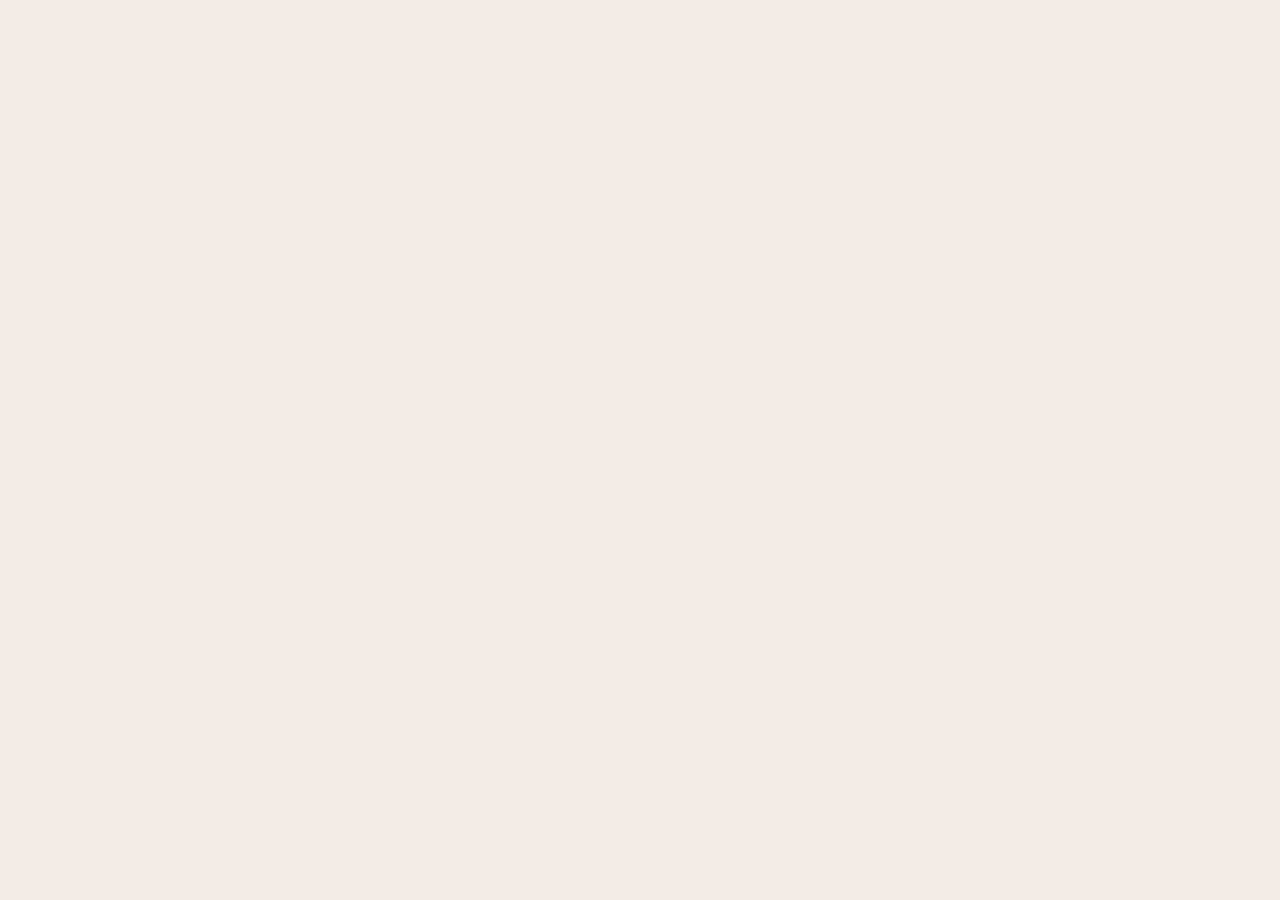
==== index.html @ 273b5f9d "Add files" ====
<!DOCTYPE html>
<html lang="en">
  <head>
    <meta charset="UTF-8" />
    <meta name="viewport" content="width=device-width, initial-scale=1.0" />
    <link rel="stylesheet" href="css/index.css" />
    <link rel="stylesheet" href="css/global.css" />
    <script src="js/index.js" defer></script>
    <title>LIVINE</title>
  </head>
  <body></body>
</html>
---- css/index.css ----
.catergorylist a {
  text-decoration: none;
  color: rgba(108, 32, 24, 1);
}
---- css/global.css ----
/* Grundlæggende css */
:root {
  background-color: rgba(242, 234, 229, 1);
}
@font-face {
  font-family: "Lato";
  src: url(../fonts/Lato-Regular.ttf);
}
@font-face {
  font-family: "Playfair";
  src: url(../fonts/Playfair_144pt-Regular.ttf);
}

h1,
h2 {
  font-family: "Playfair";
}
p,
h3 {
  font-family: "Lato";
}
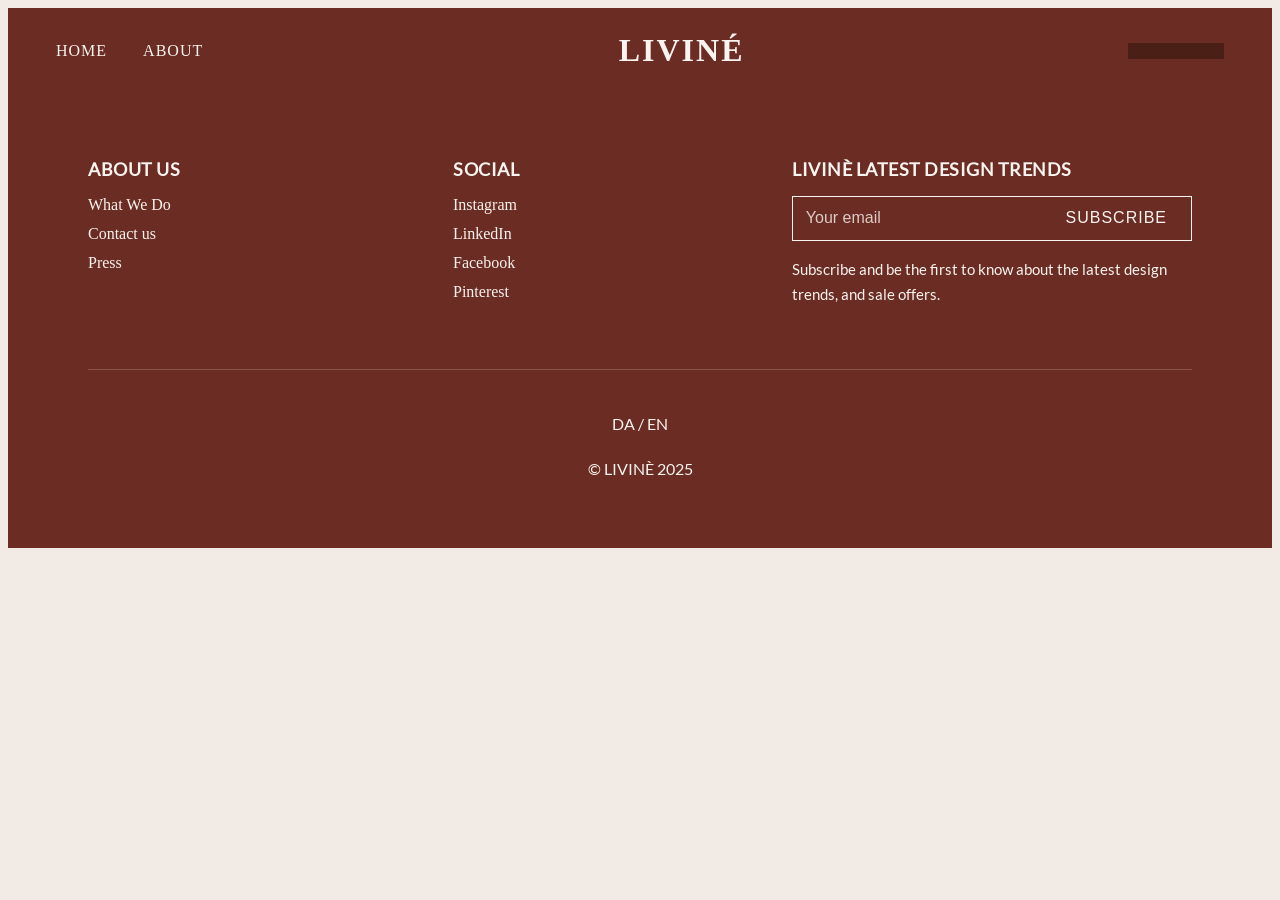
==== commit 7f867e19: "tilføjer header og footer" ====
--- a/index.html
+++ b/index.html
@@ -8,5 +8,60 @@
     <script src="js/index.js" defer></script>
     <title>LIVINE</title>
   </head>
-  <body></body>
+  <body>
+    <header class="header">
+      <nav class="nav-left">
+        <a href="#">HOME</a>
+        <a href="#">ABOUT</a>
+      </nav>
+
+      <div class="logo">LIVINÉ</div>
+
+      <div class="nav-right">
+        <a href="#"><i class="fas fa-search"></i></a>
+        <a href="#"><i class="fas fa-envelope"></i></a>
+        <a href="#"><i class="fas fa-shopping-bag"></i></a>
+      </div>
+    </header>
+
+    <footer class="footer">
+      <div class="footer-content">
+        <div class="footer-column">
+          <h3>ABOUT US</h3>
+          <ul>
+            <li><a href="#">What We Do</a></li>
+            <li><a href="#">Contact us</a></li>
+            <li><a href="#">Press</a></li>
+          </ul>
+        </div>
+
+        <div class="footer-column">
+          <h3>SOCIAL</h3>
+          <ul>
+            <li><a href="#">Instagram</a></li>
+            <li><a href="#">LinkedIn</a></li>
+            <li><a href="#">Facebook</a></li>
+            <li><a href="#">Pinterest</a></li>
+          </ul>
+        </div>
+
+        <div class="footer-column newsletter">
+          <h3>LIVINÈ LATEST DESIGN TRENDS</h3>
+          <form class="newsletter-form">
+            <input type="email" placeholder="Your email" required />
+            <button type="submit">SUBSCRIBE</button>
+          </form>
+          <p>Subscribe and be the first to know about the latest design trends, and sale offers.</p>
+        </div>
+      </div>
+
+      <div class="footer-bottom">
+        <p>DA / EN</p>
+        <p>© LIVINÈ 2025</p>
+      </div>
+    </footer>
+  </body>
 </html>
+
+  </body>
+</html>
--- a/css/global.css
+++ b/css/global.css
@@ -19,3 +19,174 @@
 h3 {
   font-family: "Lato";
 }
+
+/* header */
+header,
+footer {
+  margin: 0;
+
+  background-color: #6b2c23; /* baggrundsfarven */
+  color: #f9f4ef;
+}
+
+.header {
+  display: flex;
+  align-items: center;
+  justify-content: space-between;
+  background-color: #6b2c23;
+  padding: 1.5rem 3rem;
+}
+
+.nav-left a {
+  margin-right: 2rem;
+  color: #f9f4ef;
+  text-decoration: none;
+  letter-spacing: 1px;
+  font-weight: 300;
+}
+
+.nav-left a:hover {
+  opacity: 0.8;
+}
+
+.logo {
+  font-family: "Times New Roman", serif;
+  font-size: 2rem;
+  font-weight: bold;
+  letter-spacing: 2px;
+}
+
+.nav-right {
+  display: flex;
+  gap: 1.5rem;
+  background-color: #4a1f16; /* mørkere felt bag ikoner */
+  padding: 0.5rem 1.5rem;
+}
+
+.nav-right a {
+  color: #f9f4ef;
+  font-size: 1.2rem;
+  text-decoration: none;
+}
+
+.nav-right a:hover {
+  opacity: 0.8;
+}
+
+/* footer */
+
+.footer {
+  background-color: #6b2c23;
+  color: #f9f4ef;
+  padding: 3rem 5rem;
+}
+
+.footer-content {
+  display: flex;
+  flex-wrap: wrap;
+  justify-content: space-between;
+  gap: 3rem;
+  margin-bottom: 3rem;
+}
+
+/* --- Kolonner --- */
+.footer-column h3 {
+  font-size: 1.1rem;
+  font-weight: bold;
+  margin-bottom: 1rem;
+  letter-spacing: 0.5px;
+}
+
+.footer-column ul {
+  list-style: none;
+  padding: 0;
+  margin: 0;
+}
+
+.footer-column ul li {
+  margin-bottom: 0.7rem;
+}
+
+.footer-column ul li a {
+  text-decoration: none;
+  color: #f9f4ef;
+  transition: opacity 0.3s;
+}
+
+.footer-column ul li a:hover {
+  opacity: 0.8;
+}
+
+/* --- Newsletter form --- */
+.newsletter-form {
+  display: flex;
+  border: 1px solid #f9f4ef;
+  margin: 1rem 0;
+  max-width: 400px;
+}
+
+.newsletter-form input {
+  flex: 1;
+  padding: 0.8rem;
+  border: none;
+  background: transparent;
+  color: #f9f4ef;
+  font-size: 1rem;
+}
+
+.newsletter-form input::placeholder {
+  color: #f9f4ef;
+  opacity: 0.8;
+}
+
+.newsletter-form button {
+  background: transparent;
+  color: #f9f4ef;
+  border: none;
+  padding: 0 1.5rem;
+  font-size: 1rem;
+  letter-spacing: 1px;
+  cursor: pointer;
+  transition: 0.3s, color 0.3s;
+}
+
+.newsletter-form button:hover {
+  background-color: #f9f4ef;
+  color: #6b2c23;
+}
+
+.newsletter p {
+  max-width: 400px;
+  line-height: 1.6;
+  font-size: 0.95rem;
+}
+
+/* --- Footer bundtekst --- */
+.footer-bottom {
+  text-align: center;
+  border-top: 1px solid rgba(249, 244, 239, 0.2);
+  padding-top: 1.5rem;
+  font-size: 1rem;
+  line-height: 1.8;
+}
+
+/* --- Responsivitet --- */
+@media (max-width: 768px) {
+  .footer {
+    padding: 2rem;
+  }
+
+  .footer-content {
+    flex-direction: column;
+    gap: 2rem;
+  }
+
+  .newsletter-form {
+    flex-direction: column;
+  }
+
+  .newsletter-form button {
+    margin-top: 0.5rem;
+    width: 100%;
+  }
+}
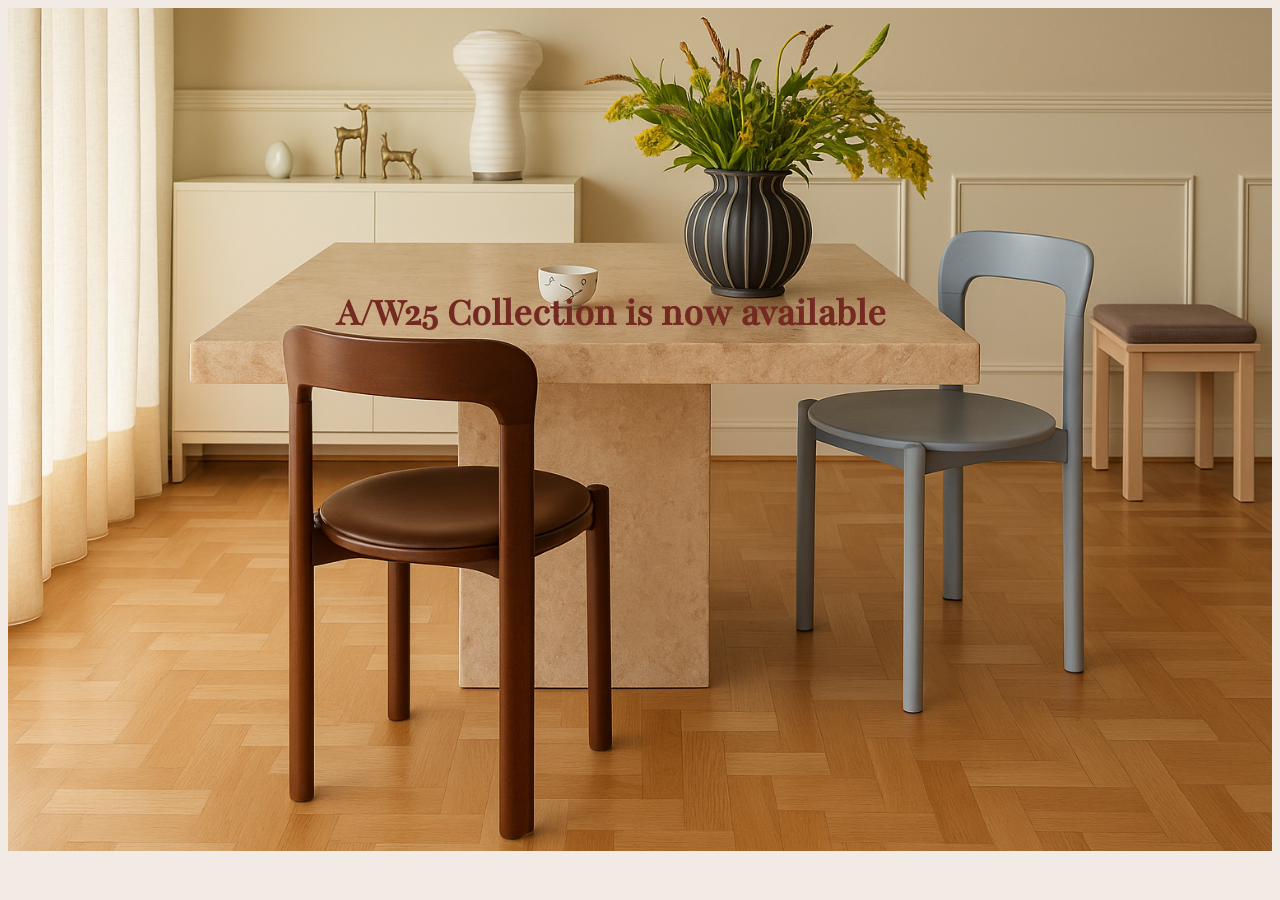
==== commit a44f5344: "tilføjer forsidebillede" ====
--- a/index.html
+++ b/index.html
@@ -9,59 +9,16 @@
     <title>LIVINE</title>
   </head>
   <body>
-    <header class="header">
-      <nav class="nav-left">
-        <a href="#">HOME</a>
-        <a href="#">ABOUT</a>
-      </nav>
-
-      <div class="logo">LIVINÉ</div>
-
-      <div class="nav-right">
-        <a href="#"><i class="fas fa-search"></i></a>
-        <a href="#"><i class="fas fa-envelope"></i></a>
-        <a href="#"><i class="fas fa-shopping-bag"></i></a>
-      </div>
-    </header>
-
-    <footer class="footer">
-      <div class="footer-content">
-        <div class="footer-column">
-          <h3>ABOUT US</h3>
-          <ul>
-            <li><a href="#">What We Do</a></li>
-            <li><a href="#">Contact us</a></li>
-            <li><a href="#">Press</a></li>
-          </ul>
-        </div>
-
-        <div class="footer-column">
-          <h3>SOCIAL</h3>
-          <ul>
-            <li><a href="#">Instagram</a></li>
-            <li><a href="#">LinkedIn</a></li>
-            <li><a href="#">Facebook</a></li>
-            <li><a href="#">Pinterest</a></li>
-          </ul>
-        </div>
-
-        <div class="footer-column newsletter">
-          <h3>LIVINÈ LATEST DESIGN TRENDS</h3>
-          <form class="newsletter-form">
-            <input type="email" placeholder="Your email" required />
-            <button type="submit">SUBSCRIBE</button>
-          </form>
-          <p>Subscribe and be the first to know about the latest design trends, and sale offers.</p>
+    <main>
+      <div class="forside-billede">
+        <img
+          src="img/ChatGPT Image 20. okt. 2025, 14.29.41.png"
+          alt="Forside billede"
+        />
+        <div class="tekst-forsidebillede">
+          <h2>A/W25 Collection is now available</h2>
         </div>
       </div>
-
-      <div class="footer-bottom">
-        <p>DA / EN</p>
-        <p>© LIVINÈ 2025</p>
-      </div>
-    </footer>
+    </main>
   </body>
 </html>
-
-  </body>
-</html>
--- a/css/index.css
+++ b/css/index.css
@@ -2,3 +2,35 @@
   text-decoration: none;
   color: rgba(108, 32, 24, 1);
 }
+
+/* FORSIDE BILLEDET */
+.forside-billede {
+  position: relative; /* gør at teksten kan ligge ovenpå */
+  display: inline-block; /* så den opfører sig som blok = jeg kan ha højde og bredde på men den lægger sig i kun rundt om sit indhold*/
+}
+.forside-billede img {
+  width: 100%; /* fylder hele bredden */
+}
+.tekst-forsidebillede {
+  position: absolute; /* Gør det muligt at placere tekst ovenpå billedet */
+  top: 36%; /* Placere teksten hvor jeg vil ha den på billedet lodret */
+  left: 50%; /* Placere ca midt på billedet vandret */
+  transform: translate(-55%, -50%); /* jeg centrer teksten helt præcist */
+  color: #742921;
+  padding: 20px;
+  border-radius: 10px;
+  text-align: center;
+  white-space: nowrap; /* så teksten bliver på en linje */
+  font-size: 1.7rem;
+}
+/* så teksten bliver mindre */
+@media (max-width: 800px) {
+  .tekst-forsidebillede h2 {
+    font-size: 1.6rem;
+  }
+}
+@media (max-width: 750px) {
+  .tekst-forsidebillede h2 {
+    font-size: 1.5rem;
+  }
+}
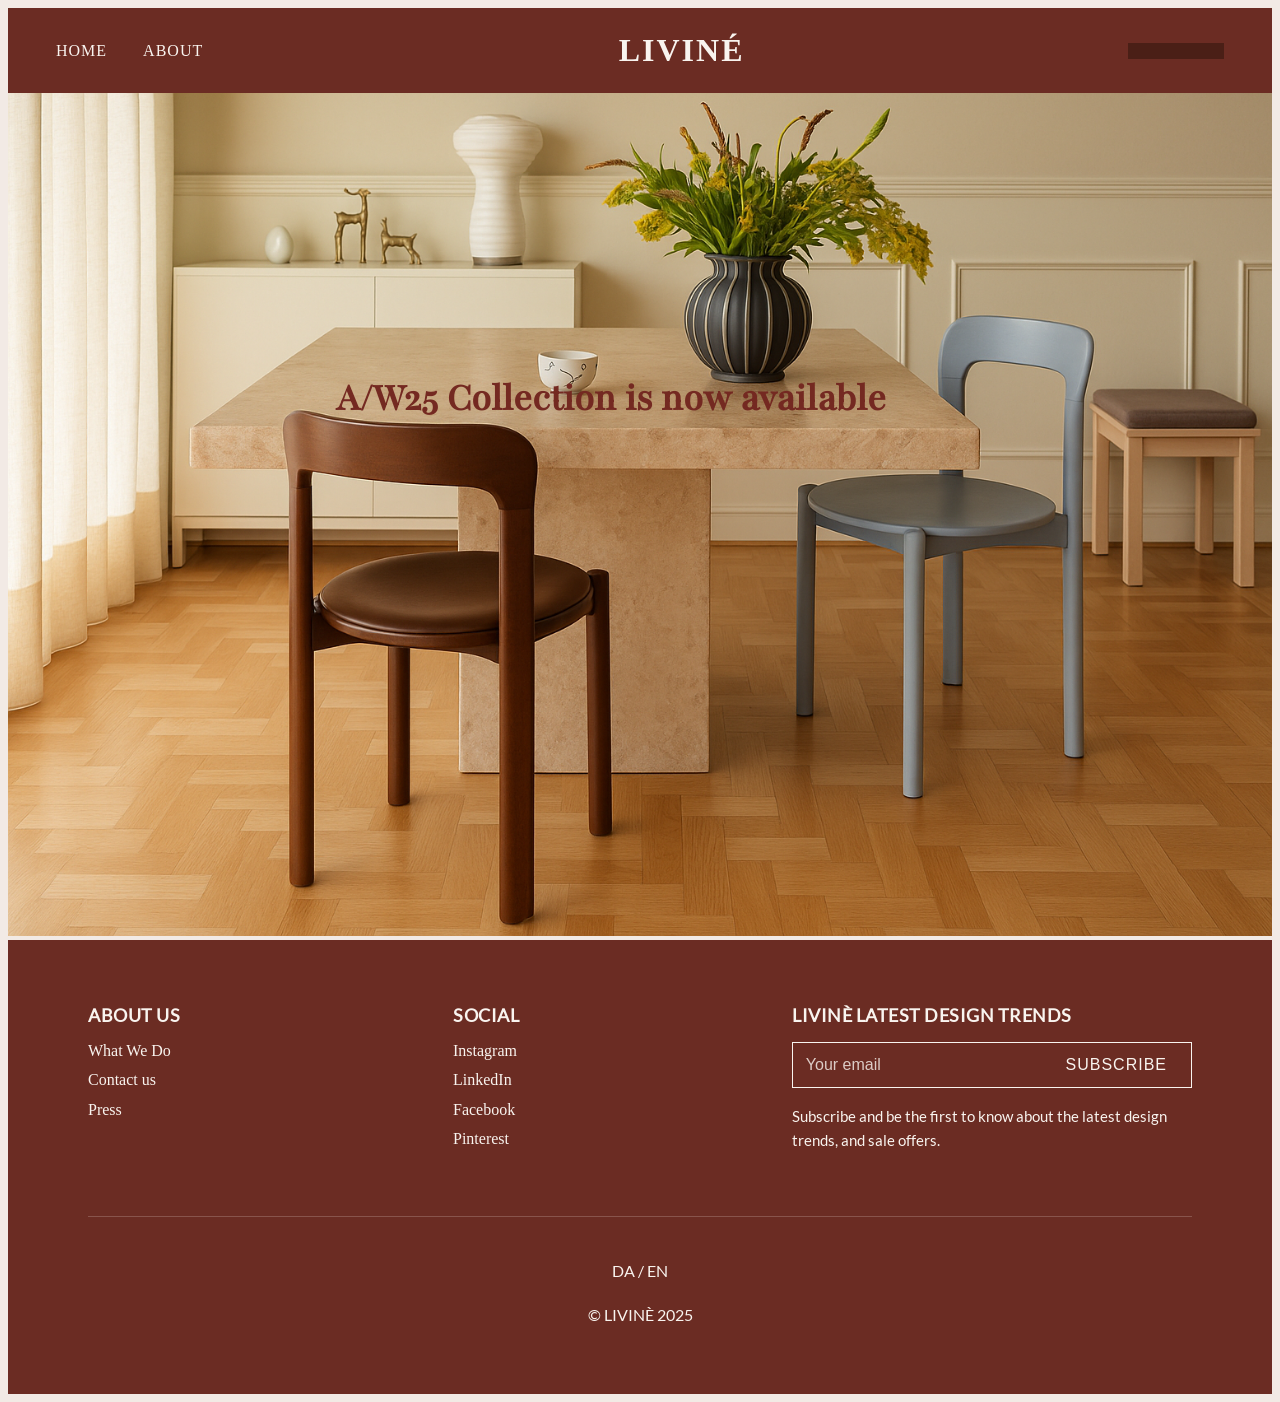
==== commit 2f4daa9c: "Merge branch 'main' into forsidebillede" ====
--- a/index.html
+++ b/index.html
@@ -9,6 +9,20 @@
     <title>LIVINE</title>
   </head>
   <body>
+    <header class="header">
+      <nav class="nav-left">
+        <a href="#">HOME</a>
+        <a href="#">ABOUT</a>
+      </nav>
+
+      <div class="logo">LIVINÉ</div>
+
+      <div class="nav-right">
+        <a href="#"><i class="fas fa-search"></i></a>
+        <a href="#"><i class="fas fa-envelope"></i></a>
+        <a href="#"><i class="fas fa-shopping-bag"></i></a>
+      </div>
+    </header>
     <main>
       <div class="forside-billede">
         <img
@@ -20,5 +34,41 @@
         </div>
       </div>
     </main>
+    <footer class="footer">
+      <div class="footer-content">
+        <div class="footer-column">
+          <h3>ABOUT US</h3>
+          <ul>
+            <li><a href="#">What We Do</a></li>
+            <li><a href="#">Contact us</a></li>
+            <li><a href="#">Press</a></li>
+          </ul>
+        </div>
+
+        <div class="footer-column">
+          <h3>SOCIAL</h3>
+          <ul>
+            <li><a href="#">Instagram</a></li>
+            <li><a href="#">LinkedIn</a></li>
+            <li><a href="#">Facebook</a></li>
+            <li><a href="#">Pinterest</a></li>
+          </ul>
+        </div>
+
+        <div class="footer-column newsletter">
+          <h3>LIVINÈ LATEST DESIGN TRENDS</h3>
+          <form class="newsletter-form">
+            <input type="email" placeholder="Your email" required />
+            <button type="submit">SUBSCRIBE</button>
+          </form>
+          <p>Subscribe and be the first to know about the latest design trends, and sale offers.</p>
+        </div>
+      </div>
+
+      <div class="footer-bottom">
+        <p>DA / EN</p>
+        <p>© LIVINÈ 2025</p>
+      </div>
+    </footer>
   </body>
 </html>
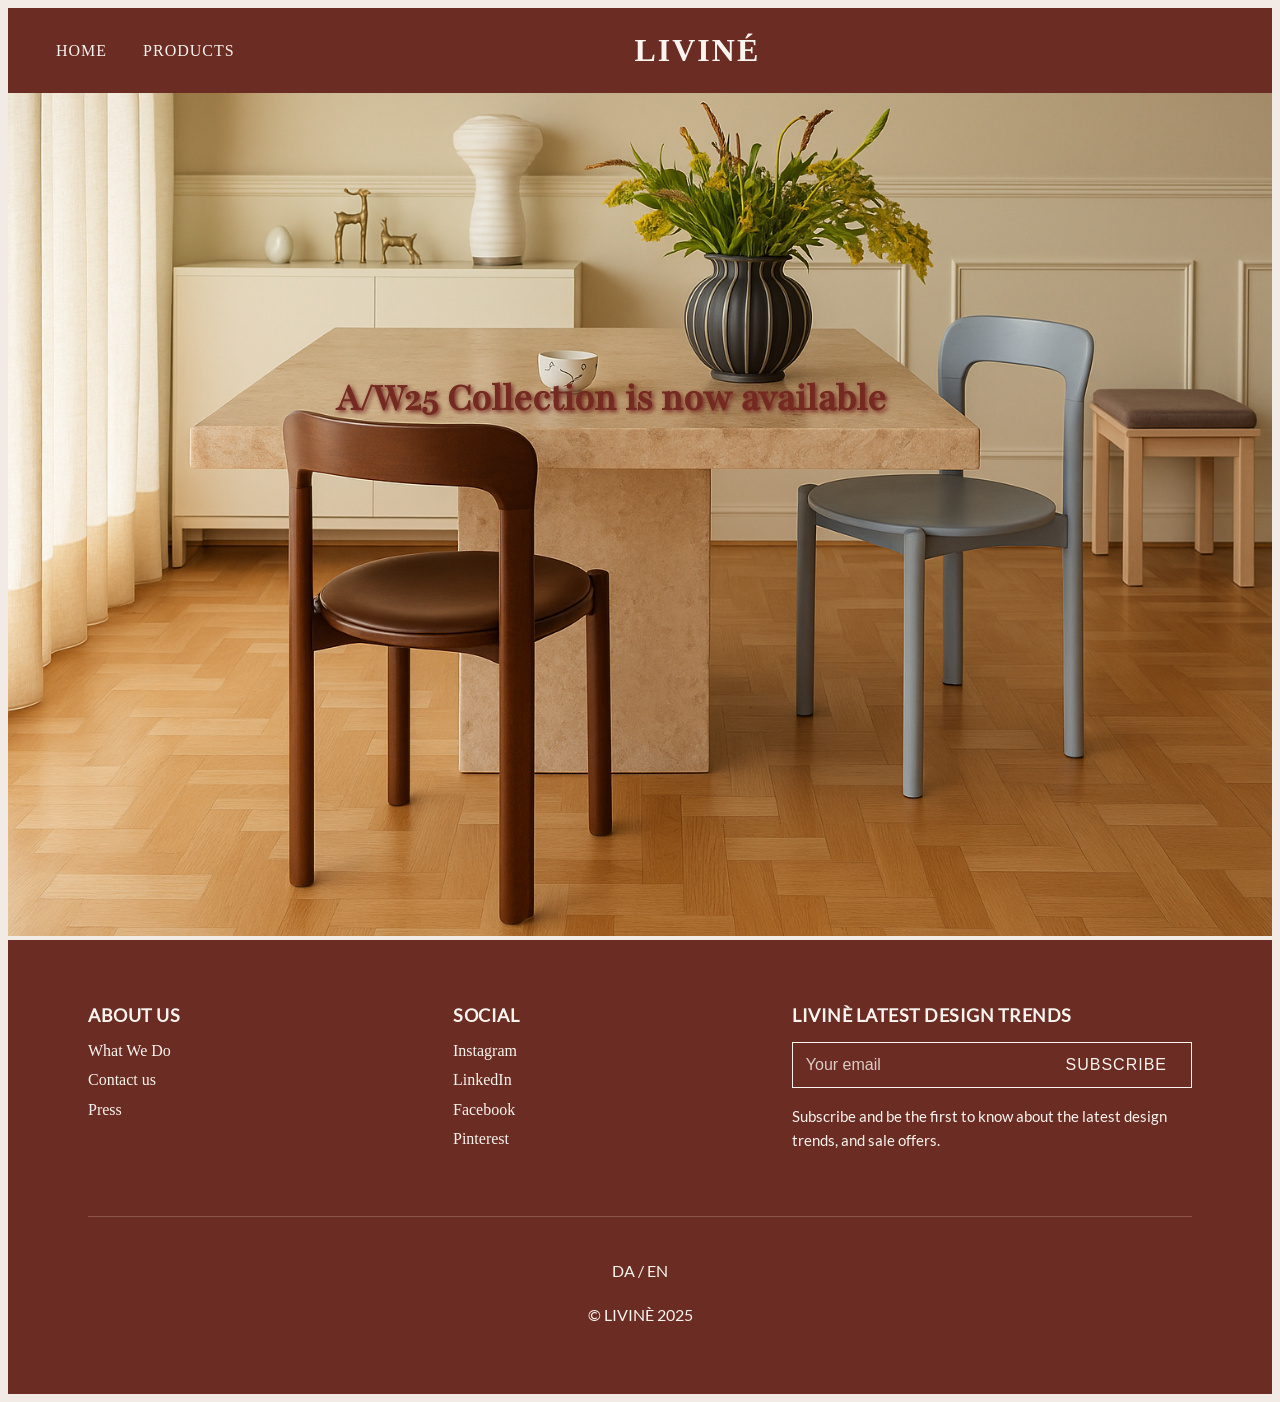
==== commit 6ec23b3f: "tilføjelse af html i productlist + rettelser i de andre" ====
--- a/index.html
+++ b/index.html
@@ -11,24 +11,21 @@
   <body>
     <header class="header">
       <nav class="nav-left">
-        <a href="#">HOME</a>
-        <a href="#">ABOUT</a>
+        <a href="index.html">HOME</a>
+        <a href="productlist.html">PRODUCTS</a>
       </nav>
 
       <div class="logo">LIVINÉ</div>
 
       <div class="nav-right">
-        <a href="#"><i class="fas fa-search"></i></a>
-        <a href="#"><i class="fas fa-envelope"></i></a>
-        <a href="#"><i class="fas fa-shopping-bag"></i></a>
+        <a href="img/favorite.png"><i class="fas fa-search"></i></a>
+        <a href="img/search.png"><i class="fas fa-envelope"></i></a>
+        <a href="img/shopping_bag.png"><i class="fas fa-shopping-bag"></i></a>
       </div>
     </header>
     <main>
       <div class="forside-billede">
-        <img
-          src="img/ChatGPT Image 20. okt. 2025, 14.29.41.png"
-          alt="Forside billede"
-        />
+        <img src="img/ChatGPT Image 20. okt. 2025, 14.29.41.png" alt="Forside billede" />
         <div class="tekst-forsidebillede">
           <h2>A/W25 Collection is now available</h2>
         </div>
--- a/css/index.css
+++ b/css/index.css
@@ -22,6 +22,7 @@
   text-align: center;
   white-space: nowrap; /* så teksten bliver på en linje */
   font-size: 1.7rem;
+  text-shadow: 2px 2px 4px #742921;
 }
 /* så teksten bliver mindre */
 @media (max-width: 800px) {
--- a/css/global.css
+++ b/css/global.css
@@ -16,8 +16,12 @@
   font-family: "Playfair";
 }
 p,
-h3 {
+h3,
+h4 {
   font-family: "Lato";
+}
+h4 {
+  font-weight: lighter;
 }
 
 /* header */
@@ -59,7 +63,7 @@
 .nav-right {
   display: flex;
   gap: 1.5rem;
-  background-color: #4a1f16; /* mørkere felt bag ikoner */
+  background-color: #6b2c23; /* mørkere felt bag ikoner */
   padding: 0.5rem 1.5rem;
 }
 
@@ -71,6 +75,9 @@
 
 .nav-right a:hover {
   opacity: 0.8;
+}
+.nav-right img {
+  z-index: 1;
 }
 
 /* footer */
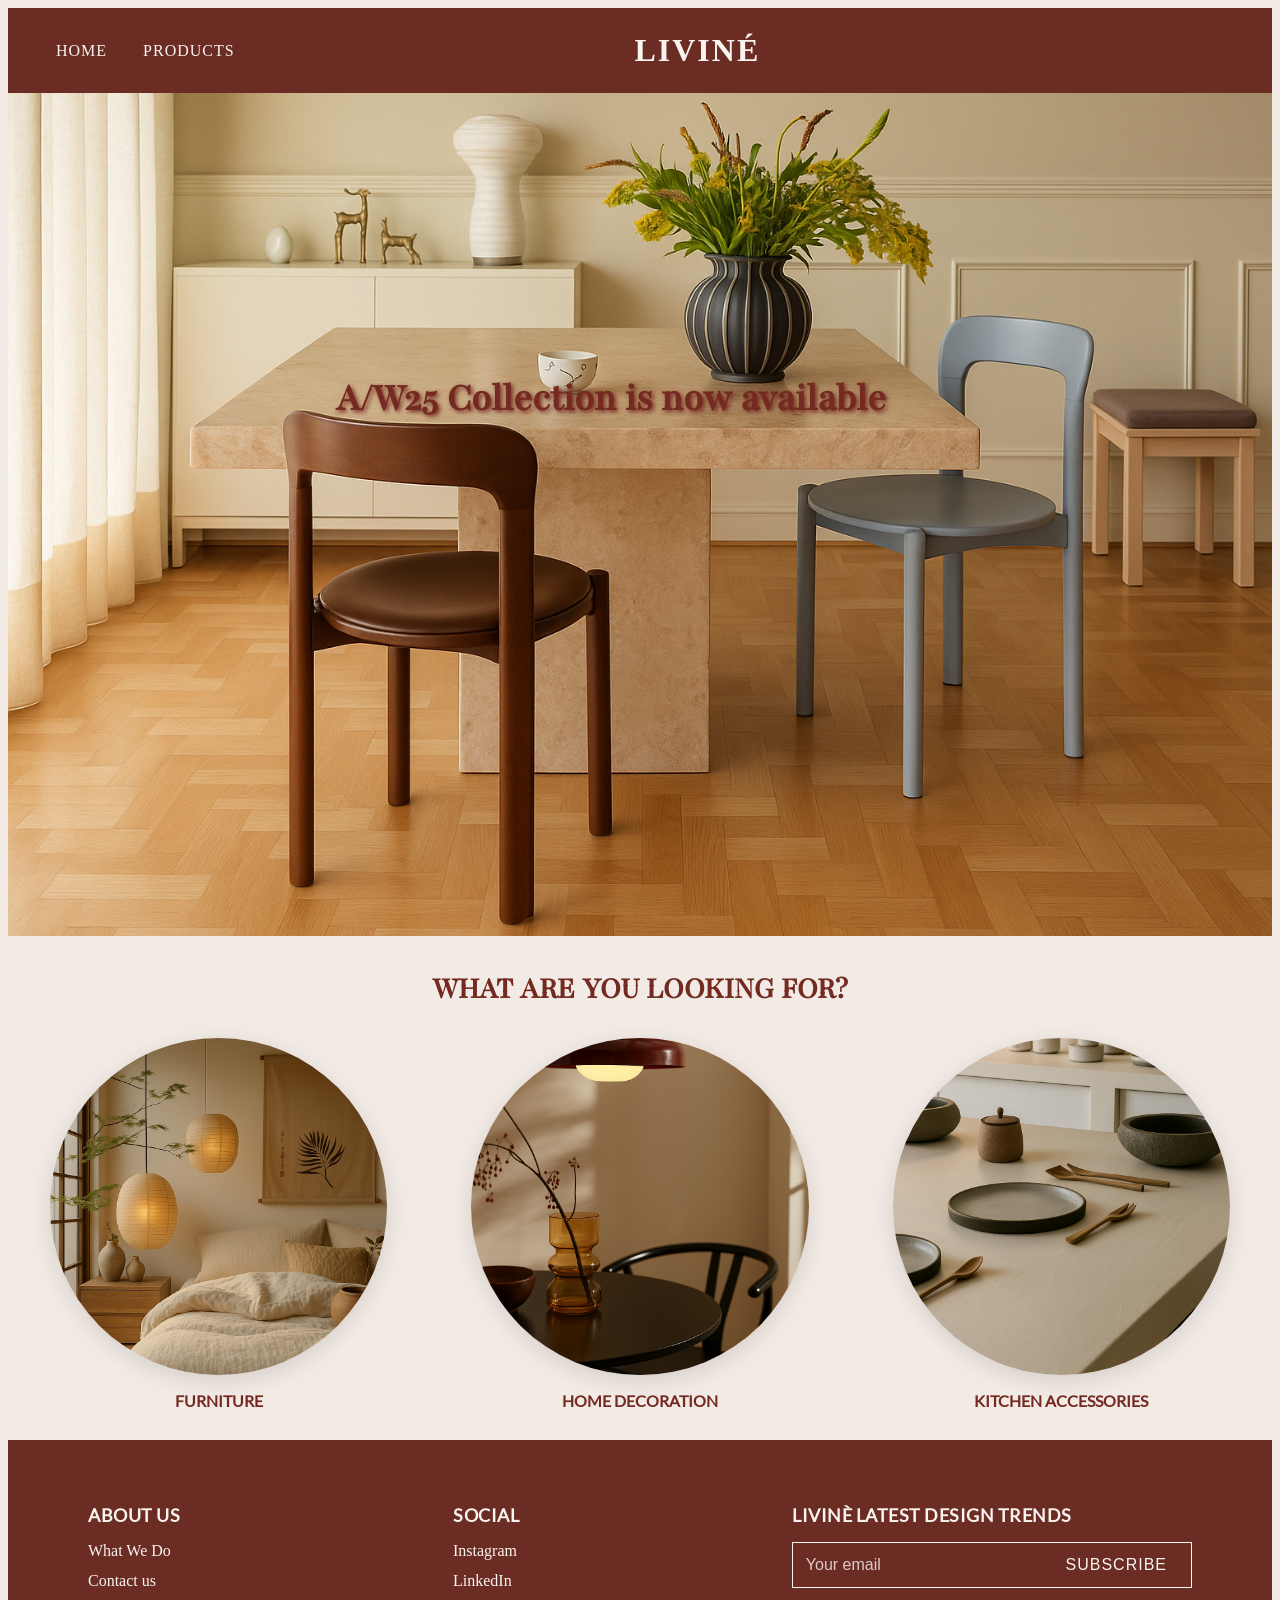
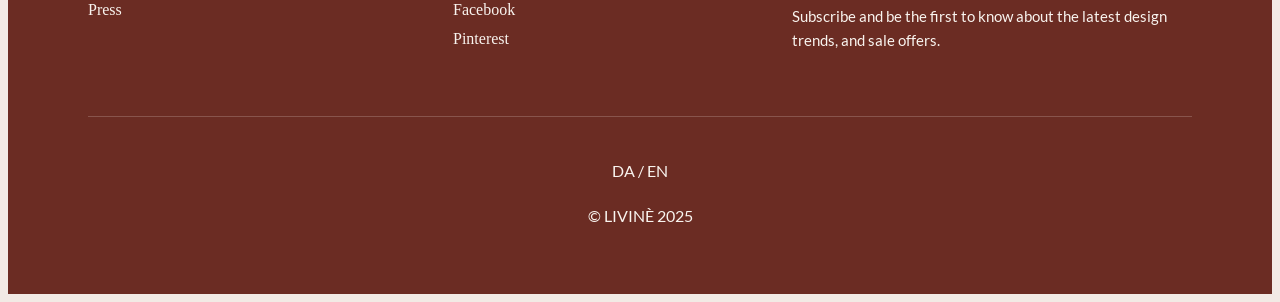
==== commit 7f274e2c: "adder what are you looking for" ====
--- a/index.html
+++ b/index.html
@@ -25,11 +25,54 @@
     </header>
     <main>
       <div class="forside-billede">
-        <img src="img/ChatGPT Image 20. okt. 2025, 14.29.41.png" alt="Forside billede" />
+        <img
+          src="img/ChatGPT Image 20. okt. 2025, 14.29.41.png"
+          alt="Forside billede"
+        />
         <div class="tekst-forsidebillede">
           <h2>A/W25 Collection is now available</h2>
         </div>
       </div>
+
+      <section class="whatareyoulookingfor">
+        <h2>WHAT ARE YOU LOOKING FOR?</h2>
+        <!-- furniture -->
+
+        <div class="grid">
+          <a class="billederne" href="productlist.html?category=furniture">
+            <img
+              src="img/ChatGPT Image 20. okt. 2025, 14.59.36.png"
+              alt="Furniture"
+            />
+            <span>FURNITURE</span>
+          </a>
+
+          <!-- home decoration -->
+          <a
+            class="billederne"
+            href="productlist.html?category=home-decoration"
+          >
+            <img
+              src="img/Moderne spisebordsindretning med sollys.png"
+              alt="Home decoration"
+            />
+            <span>HOME DECORATION</span>
+          </a>
+
+          <!-- kitchen accessories -->
+
+          <a
+            class="billederne"
+            href="productlist.html?category=kitchen-accessories"
+          >
+            <img
+              src="img/ChatGPT Image 20. okt. 2025, 14.58.52.png"
+              alt="Kitchen accessories"
+            />
+            <span>KITCHEN ACCESSORIES</span>
+          </a>
+        </div>
+      </section>
     </main>
     <footer class="footer">
       <div class="footer-content">
@@ -58,7 +101,10 @@
             <input type="email" placeholder="Your email" required />
             <button type="submit">SUBSCRIBE</button>
           </form>
-          <p>Subscribe and be the first to know about the latest design trends, and sale offers.</p>
+          <p>
+            Subscribe and be the first to know about the latest design trends,
+            and sale offers.
+          </p>
         </div>
       </div>
 
--- a/css/index.css
+++ b/css/index.css
@@ -35,3 +35,49 @@
     font-size: 1.5rem;
   }
 }
+
+/* 3 billeder med link */
+/* 
+.whatareyoulookingfor{
+  padding: 3rem 1rem;
+
+} */
+
+.whatareyoulookingfor h2 {
+  font-family: "Playfair";
+  margin: 30px;
+  text-align: center;
+  color: #742921;
+  font-size: xx-large;
+}
+
+.grid {
+  display: grid;
+  grid-template-columns: 1fr 1fr 1fr;
+}
+
+.billederne {
+  text-decoration: none;
+  color: #742921;
+  display: flex;
+  flex-direction: column;
+  align-items: center;
+  gap: 1rem;
+}
+
+.billederne img {
+  width: 80%;
+  aspect-ratio: 1 / 1; /* gør billedet kvadratisk */
+  object-fit: cover; /* beskær billedet pænt */
+  border-radius: 50%; /* gør det rundt */
+  display: block;
+  box-shadow: 0 6px 22px rgba(0, 0, 0, 0.12);
+  transition: transform 0.3s ease, box-shadow 0.1s ease;
+}
+
+.billederne span {
+  font-family: "Lato";
+  font-weight: 800;
+  text-align: center;
+  margin-bottom: 30px;
+}
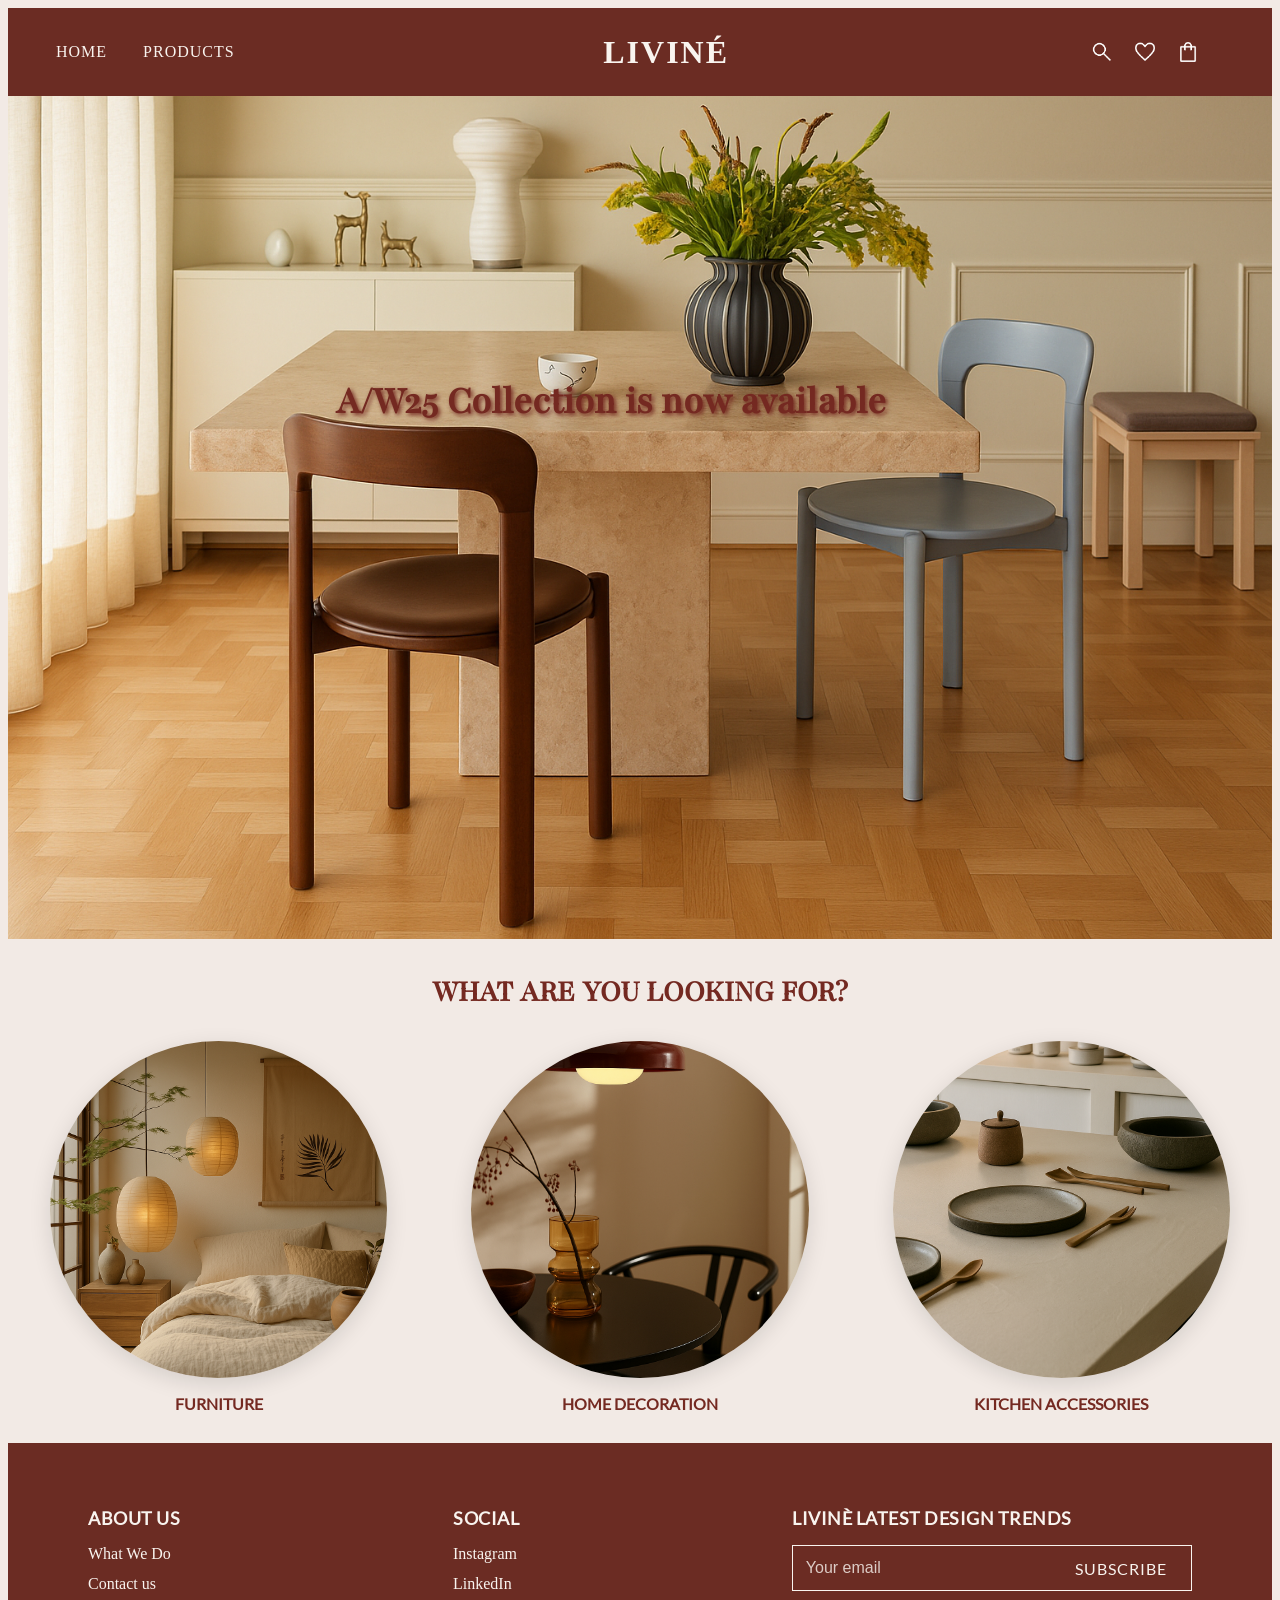
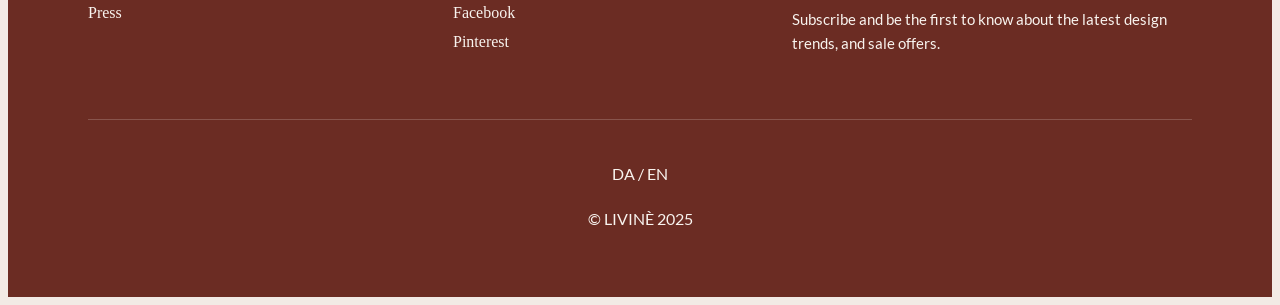
==== commit 6e7204cc: "tilføjet js til product og rettet til" ====
--- a/index.html
+++ b/index.html
@@ -6,6 +6,7 @@
     <link rel="stylesheet" href="css/index.css" />
     <link rel="stylesheet" href="css/global.css" />
     <script src="js/index.js" defer></script>
+    <script src="js/productlist.js" defer></script>
     <title>LIVINE</title>
   </head>
   <body>
@@ -18,17 +19,14 @@
       <div class="logo">LIVINÉ</div>
 
       <div class="nav-right">
-        <a href="img/favorite.png"><i class="fas fa-search"></i></a>
-        <a href="img/search.png"><i class="fas fa-envelope"></i></a>
-        <a href="img/shopping_bag.png"><i class="fas fa-shopping-bag"></i></a>
+        <a href="productlist.html"><img src="img/search.png" alt="Search icon" /></a>
+        <a href="productlist.html"><img src="img/favorite.png" alt="Favorite icon" /></a>
+        <a href="productlist.html"><img src="img/shopping_bag.png" alt="Shopping bag icon" /></a>
       </div>
     </header>
     <main>
       <div class="forside-billede">
-        <img
-          src="img/ChatGPT Image 20. okt. 2025, 14.29.41.png"
-          alt="Forside billede"
-        />
+        <img src="img/ChatGPT Image 20. okt. 2025, 14.29.41.png" alt="Forside billede" />
         <div class="tekst-forsidebillede">
           <h2>A/W25 Collection is now available</h2>
         </div>
@@ -40,35 +38,20 @@
 
         <div class="grid">
           <a class="billederne" href="productlist.html?category=furniture">
-            <img
-              src="img/ChatGPT Image 20. okt. 2025, 14.59.36.png"
-              alt="Furniture"
-            />
+            <img src="img/ChatGPT Image 20. okt. 2025, 14.59.36.png" alt="Furniture" />
             <span>FURNITURE</span>
           </a>
 
           <!-- home decoration -->
-          <a
-            class="billederne"
-            href="productlist.html?category=home-decoration"
-          >
-            <img
-              src="img/Moderne spisebordsindretning med sollys.png"
-              alt="Home decoration"
-            />
+          <a class="billederne" href="productlist.html?category=home-decoration">
+            <img src="img/Moderne spisebordsindretning med sollys.png" alt="Home decoration" />
             <span>HOME DECORATION</span>
           </a>
 
           <!-- kitchen accessories -->
 
-          <a
-            class="billederne"
-            href="productlist.html?category=kitchen-accessories"
-          >
-            <img
-              src="img/ChatGPT Image 20. okt. 2025, 14.58.52.png"
-              alt="Kitchen accessories"
-            />
+          <a class="billederne" href="productlist.html?category=kitchen-accessories">
+            <img src="img/ChatGPT Image 20. okt. 2025, 14.58.52.png" alt="Kitchen accessories" />
             <span>KITCHEN ACCESSORIES</span>
           </a>
         </div>
@@ -101,10 +84,7 @@
             <input type="email" placeholder="Your email" required />
             <button type="submit">SUBSCRIBE</button>
           </form>
-          <p>
-            Subscribe and be the first to know about the latest design trends,
-            and sale offers.
-          </p>
+          <p>Subscribe and be the first to know about the latest design trends, and sale offers.</p>
         </div>
       </div>
 
--- a/css/global.css
+++ b/css/global.css
@@ -17,7 +17,8 @@
 }
 p,
 h3,
-h4 {
+h4,
+button {
   font-family: "Lato";
 }
 h4 {
@@ -62,24 +63,27 @@
 
 .nav-right {
   display: flex;
-  gap: 1.5rem;
-  background-color: #6b2c23; /* mørkere felt bag ikoner */
+  align-items: center; /* centrerer ikonerne lodret */
+  gap: 1.2rem; /* mellemrum mellem ikoner */
+  background-color: #6b2c23;
   padding: 0.5rem 1.5rem;
 }
 
 .nav-right a {
-  color: #f9f4ef;
-  font-size: 1.2rem;
-  text-decoration: none;
-}
-
-.nav-right a:hover {
-  opacity: 0.8;
+  display: flex;
+  align-items: center;
+  justify-content: center;
 }
 .nav-right img {
-  z-index: 1;
-}
-
+  width: 24px; /* eller 20px hvis du vil have dem mindre */
+  height: 24px;
+  filter: brightness(0) invert(1); /* gør mørke ikoner lyse */
+  transition: opacity 0.3s ease;
+  cursor: pointer;
+}
+.nav-right img:hover {
+  opacity: 0.8;
+}
 /* footer */
 
 .footer {
